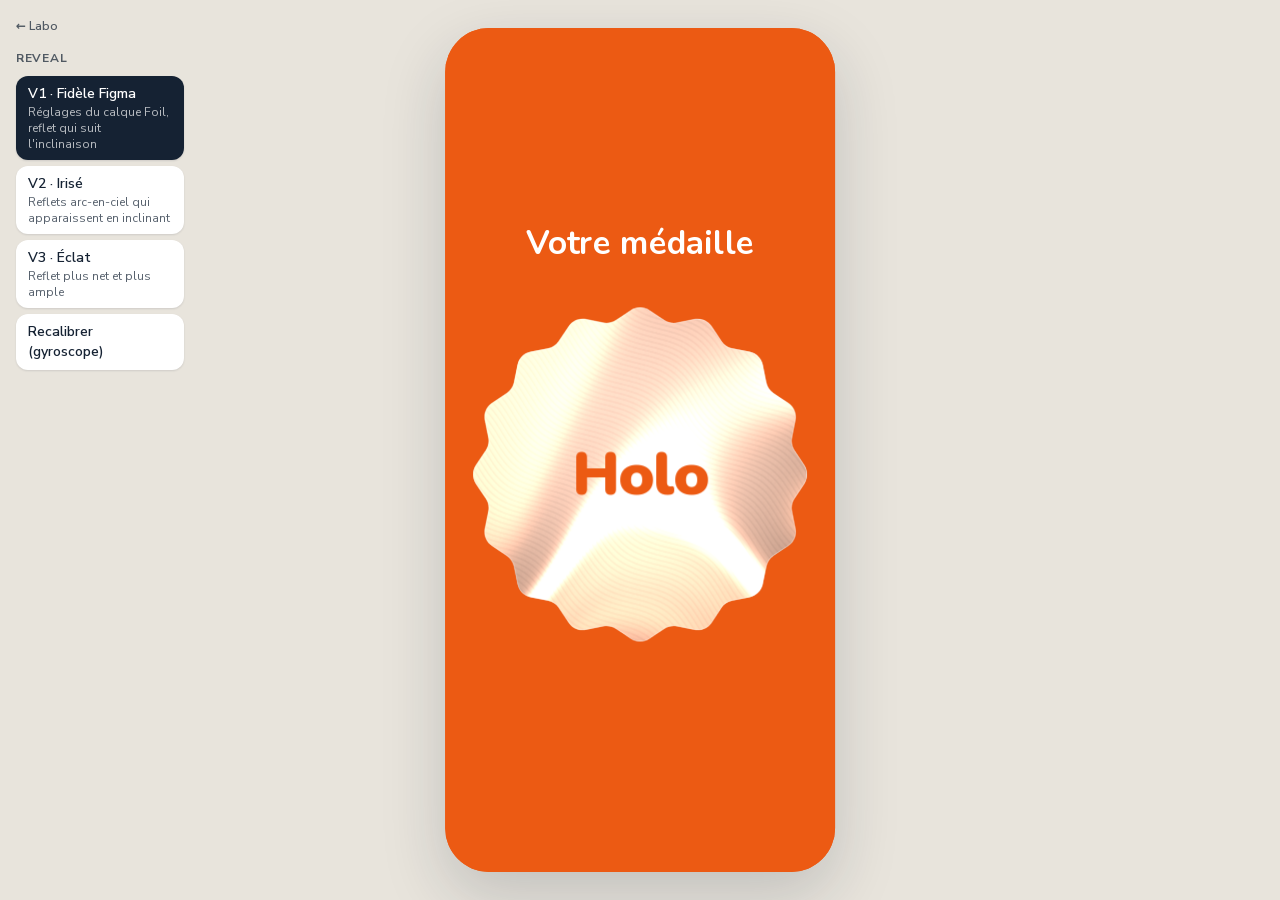
==== reveal.html @ 14cbbf81 "Médaille holographique : labo du foil WebGL2 Foil holographique réactif au gyroscope / à la souris, " ====
<!doctype html>
<html lang="fr">
<head>
  <meta charset="utf-8">
  <meta name="viewport" content="width=device-width, initial-scale=1, viewport-fit=cover">
  <meta name="theme-color" content="#ec5a13">
  <title>Labo — Médaille holographique</title>
  <link rel="stylesheet" href="css/base.css">
  <link rel="stylesheet" href="css/lab.css">
  <link rel="stylesheet" href="css/reveal.css">
</head>
<body class="reveal">
  <nav class="lab-bar" id="bar" aria-label="Variantes"></nav>

  <div class="app" id="app">
    <div class="layer stage" id="stage">
      <main class="screens">
        <section class="screen is-active" aria-label="Médaille">
          <p class="unit">Votre médaille</p>
          <div class="medal" id="medal">
            <img class="medal-base" src="assets/medal-sceau.svg" alt="">
            <div class="medal-foil"><canvas id="foil" width="617" height="559"></canvas></div>
            <p class="medal-title">Holo</p>
          </div>
        </section>
      </main>
    </div>
  </div>

  <script src="js/holo.js"></script>
  <script src="js/reveal.js"></script>
</body>
</html>
---- css/base.css ----
@font-face {
  font-family: "Nunito";
  src: url("../assets/fonts/Nunito-latin.woff2") format("woff2");
  font-weight: 200 1000;
  font-display: block;
}
@font-face {
  font-family: "Nunito Sans";
  src: url("../assets/fonts/NunitoSans-latin.woff2") format("woff2");
  font-weight: 200 1000;
  font-stretch: 75% 125%;
  font-display: block;
}

:root {
  --main: #ec5a13;
  --on-main: #fff;
  --on-surface: #152233;
  --on-surface-dim: rgba(21, 34, 51, 0.72);
  --surface: #fdf9f0;
  --font-display: "Nunito", sans-serif;
}

*, *::before, *::after { box-sizing: border-box; }

html, body {
  margin: 0;
  height: 100%;
  background: var(--surface);
  overflow: hidden;
  overscroll-behavior: none;
}

body {
  font-family: "Nunito Sans", system-ui, sans-serif;
  color: var(--on-surface);
  -webkit-font-smoothing: antialiased;
  -webkit-tap-highlight-color: transparent;
  -webkit-touch-callout: none;
  user-select: none;
  -webkit-user-select: none;
}

p, ul { margin: 0; padding: 0; }
img { display: block; -webkit-user-drag: none; }
button { font: inherit; color: inherit; border: 0; background: none; padding: 0; cursor: pointer; }

/* ---------- Cadre : plein écran sur mobile, « device » centré sur desktop ---------- */

.app {
  position: fixed;
  inset: env(safe-area-inset-top, 0px) 0 0 0;
  overflow: hidden;
  background: var(--surface);
  touch-action: manipulation;
}

@media (min-width: 600px) and (min-aspect-ratio: 3/4) {
  html, body { background: #e8e4dc; }
  .app {
    inset: 50% auto auto 50%;
    height: min(844px, 100dvh - 48px);
    aspect-ratio: 375 / 812;
    transform: translate(-50%, -50%);
    border-radius: 44px;
    box-shadow: 0 24px 64px rgba(21, 34, 51, 0.18);
  }
}

/* Le calque partage le repère du design (375 × 812), mis à l'échelle par JS (--s). */
.layer {
  position: absolute;
  left: 50%;
  top: 50%;
  width: 375px;
  height: 812px;
  transform: translate(-50%, -50%) scale(var(--s, 1));
}

/* ---------- Écrans ---------- */

.screen {
  position: absolute;
  left: 0;
  top: -0.5px;
  width: 375px;
  height: 813px;
  visibility: hidden;
}
.screen.is-active { visibility: visible; }
.screen > * { position: absolute; }

/* ---------- Debug capteurs (?debug) ---------- */

.debug {
  position: fixed;
  left: 8px;
  bottom: 8px;
  z-index: 10;
  padding: 6px 8px;
  border-radius: 8px;
  background: rgba(21, 34, 51, 0.85);
  color: #fff;
  font: 11px/1.4 ui-monospace, monospace;
  white-space: pre;
  pointer-events: none;
}
---- css/lab.css ----
/* Labo : barre de contrôle commune aux pages de test (hors du « device »). */

.lab-bar[hidden] { display: none; }
.lab-bar {
  position: fixed;
  z-index: 20;
  left: 16px;
  top: 16px;
  display: flex;
  flex-direction: column;
  gap: 6px;
  width: 168px;
  font: 600 14px/20px "Nunito Sans", system-ui, sans-serif;
}
.lab-bar h1 { margin: 0 0 4px; font: 700 12px/16px "Nunito Sans", sans-serif; letter-spacing: .06em; text-transform: uppercase; color: var(--on-surface-dim); }
.lab-bar a.back { color: var(--on-surface-dim); text-decoration: none; font-size: 12px; margin-bottom: 8px; }
.lab-bar button {
  text-align: left;
  padding: 8px 12px;
  border-radius: 12px;
  background: #fff;
  color: var(--on-surface);
  box-shadow: 0 1px 2px rgba(21, 34, 51, .12);
}
.lab-bar button small { display: block; font-weight: 400; font-size: 12px; line-height: 16px; color: var(--on-surface-dim); }
.lab-bar button[aria-pressed="true"] { background: var(--on-surface); color: #fff; }
.lab-bar button[aria-pressed="true"] small { color: rgba(255, 255, 255, .7); }
.lab-bar .replay { margin-top: 8px; background: var(--main); color: var(--on-main); text-align: center; }

@media (max-width: 599px), (max-aspect-ratio: 3/4) {
  .lab-bar { left: 0; right: 0; top: auto; bottom: 0; width: auto; flex-direction: row; flex-wrap: wrap; padding: 8px; background: rgba(253, 249, 240, .92); }
  .lab-bar h1, .lab-bar a.back, .lab-bar small { display: none; }
  .lab-bar .replay { margin: 0 0 0 auto; }
}
---- css/reveal.css ----
/* Médaille (375 × 812).
   Médaille 327 × 327 à (24, 266) : sceau blanc, foil (canvas WebGL) découpé par la forme du sceau, titre. */

.reveal .app { background: var(--main); }
.reveal .stage { background: var(--main); }

.unit {
  left: 24px; top: 188px; width: 327px; margin: 0;
  text-align: center;
  font: 700 32px/38px var(--font-display);
  color: #fff;
}

.medal {
  left: 24px; top: 266px; width: 327px; height: 327px;
  transform: perspective(900px) rotateX(var(--rx, 0deg)) rotateY(var(--ry, 0deg)); /* inclinaison 3D pilotée par holo.js */
  will-change: transform;
}
.medal > * { position: absolute; }
.medal-base { left: 3.24px; top: 3.24px; width: 320.517px; height: 320.517px; }

/* Le foil (617.785 × 558.679 à (−48.52, −30)) n'est visible que dans la forme du sceau */
.medal-foil {
  left: 3.24px; top: 3.24px; width: 320.517px; height: 320.517px;
  -webkit-mask: url(../assets/medal-sceau.svg) center / 100% 100% no-repeat;
  mask: url(../assets/medal-sceau.svg) center / 100% 100% no-repeat;
}
.medal-foil canvas {
  position: absolute;
  left: -51.76px; top: -33.24px; /* (−48.52, −30) moins le décalage du sceau */
  width: 617.785px; height: 558.679px;
}

.medal-title {
  left: 78px; top: 132.5px; width: 171px; margin: 0;
  text-align: center; white-space: nowrap;
  font: 900 58px/62px var(--font-display);
  letter-spacing: -1.74px;
  color: var(--main);
}
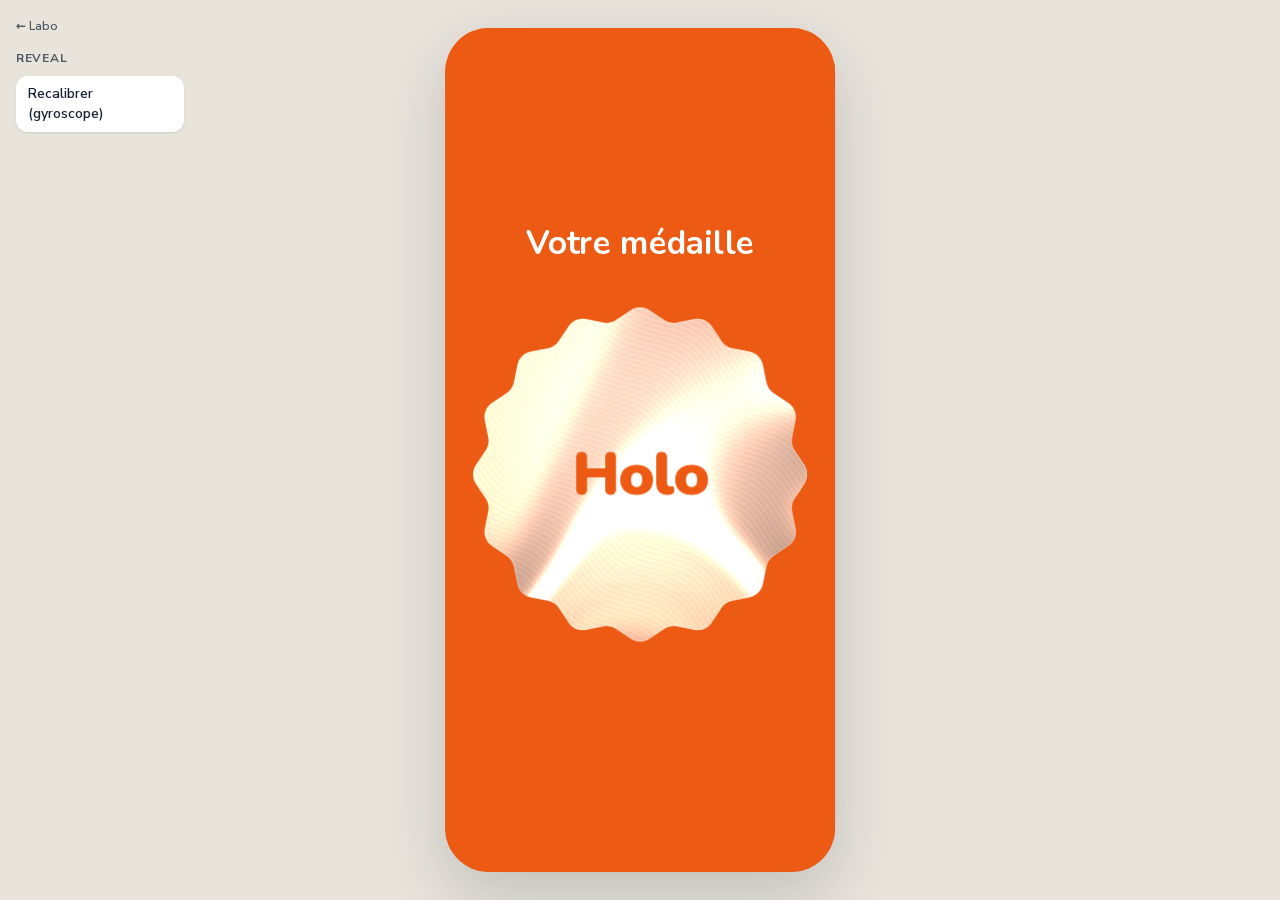
==== commit e158dc7f: "Médaille réduite à la V1, ajout des labos Data simple et Formes physiques - reveal : on ne garde que" ====
--- a/reveal.html
+++ b/reveal.html
@@ -10,7 +10,7 @@
   <link rel="stylesheet" href="css/reveal.css">
 </head>
 <body class="reveal">
-  <nav class="lab-bar" id="bar" aria-label="Variantes"></nav>
+  <nav class="lab-bar" id="bar" aria-label="Contrôles"></nav>
 
   <div class="app" id="app">
     <div class="layer stage" id="stage">
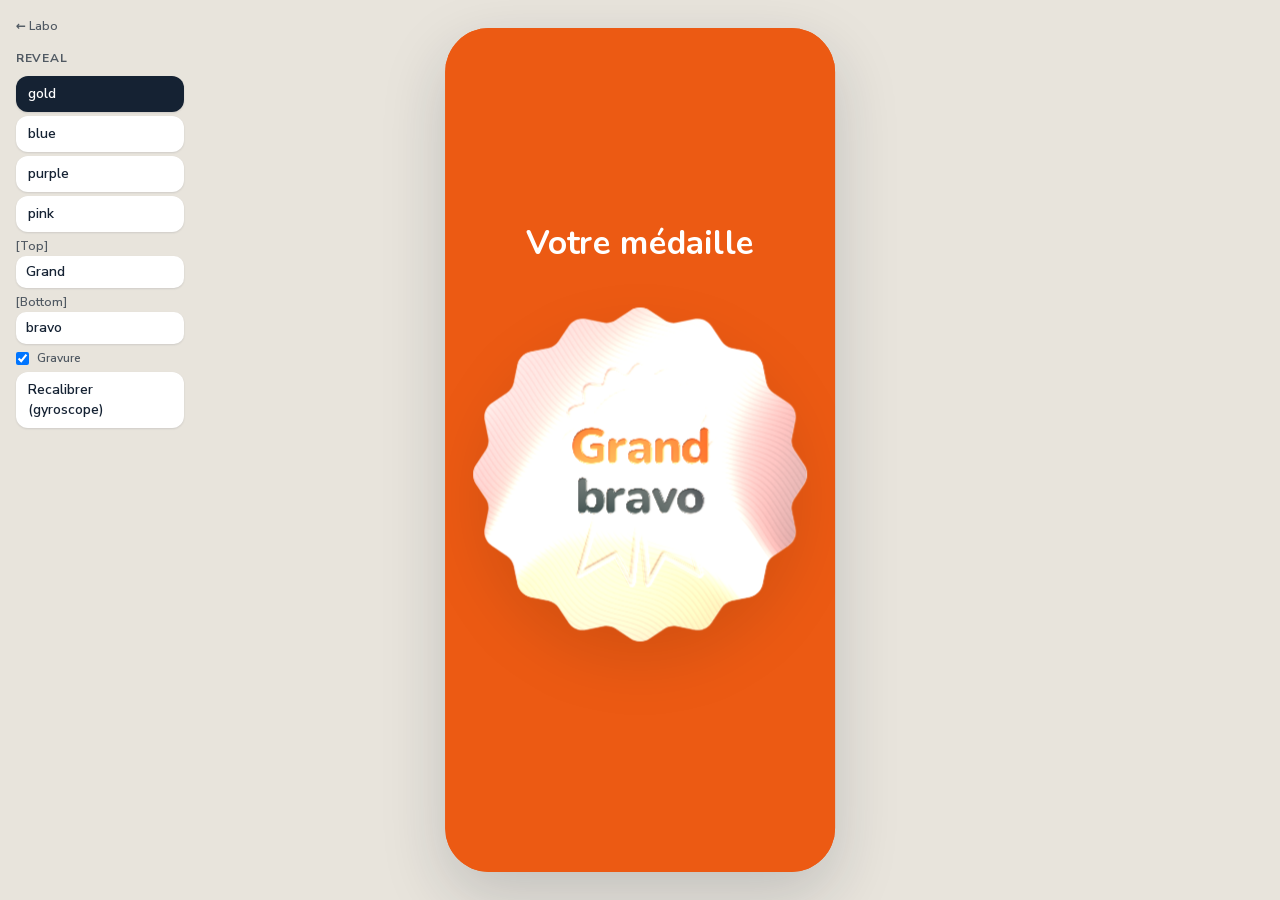
==== commit 0cceecfe: "Labo Médaille : gravure et titre dans le foil ; Page turn : Diagonale seule - Gravure vectorielle (r" ====
--- a/reveal.html
+++ b/reveal.html
@@ -7,6 +7,7 @@
   <title>Labo — Médaille holographique</title>
   <link rel="stylesheet" href="css/base.css">
   <link rel="stylesheet" href="css/lab.css">
+  <link rel="stylesheet" href="css/data.css">
   <link rel="stylesheet" href="css/reveal.css">
 </head>
 <body class="reveal">
@@ -20,7 +21,7 @@
           <div class="medal" id="medal">
             <img class="medal-base" src="assets/medal-sceau.svg" alt="">
             <div class="medal-foil"><canvas id="foil" width="617" height="559"></canvas></div>
-            <p class="medal-title">Holo</p>
+            <p class="medal-title"><span class="mt-top" id="mt-top">Grand</span><span class="mt-bottom" id="mt-bottom">bravo</span></p>
           </div>
         </section>
       </main>
@@ -28,6 +29,7 @@
   </div>
 
   <script src="js/holo.js"></script>
+  <script src="js/engravings.js"></script>
   <script src="js/reveal.js"></script>
 </body>
 </html>
--- a/css/base.css
+++ b/css/base.css
@@ -18,6 +18,8 @@
   --on-surface: #152233;
   --on-surface-dim: rgba(21, 34, 51, 0.72);
   --surface: #fdf9f0;
+  /* Fond de page du template Figma : blanc, Main Container #FFE9DE, blanc 40 % */
+  --page-bg: linear-gradient(rgba(255, 255, 255, .4), rgba(255, 255, 255, .4)), #ffe9de;
   --font-display: "Nunito", sans-serif;
 }
 
@@ -90,6 +92,10 @@
 .screen.is-active { visibility: visible; }
 .screen > * { position: absolute; }
 
+/* ?sansfond : écran transparent (le fond est dessiné par la page parente) */
+.sansfond, .sansfond body, .sansfond .app { background: transparent !important; box-shadow: none; }
+.sansfond #bg { display: none; }
+
 /* ---------- Debug capteurs (?debug) ---------- */
 
 .debug {
--- a/css/data.css
+++ b/css/data.css
@@ -0,0 +1,66 @@
+/* Data simple (320 px de large) : label haut, grand nombre qui défile, label bas.
+   PSM remplacée par Nunito (Regular 400 / Black 900). */
+
+.data .app { background: var(--page-bg); }
+
+.data-simple {
+  left: 27.5px; top: 50%; width: 320px;
+  translate: 0 -50%;
+  display: flex; flex-direction: column; align-items: flex-start;
+  font-family: "Nunito", sans-serif;
+  color: var(--on-surface);
+  word-break: break-word;
+}
+.data-simple > p { width: 100%; }
+.ds-top { font: 400 16px/normal "Nunito", sans-serif; }
+.ds-bottom { font: 400 24px/normal "Nunito", sans-serif; }
+.ds-value {
+  font: 900 90px/108px "Nunito", sans-serif;
+  letter-spacing: -4.5px;
+  color: var(--main);
+  white-space: nowrap;
+}
+
+/* ---------- Roues : chaque chiffre est une bande 0→9→0 qui défile (js/data.js) ---------- */
+
+.roll {
+  --pad: 8px;
+  display: inline-block;
+  padding: var(--pad) 20px;
+  margin: calc(-1 * var(--pad)) -20px;
+  -webkit-mask-image: linear-gradient(to bottom, transparent 0, #000 calc(var(--pad) + 22px),
+    #000 calc(var(--pad) + 88px), transparent calc(var(--pad) * 2 + 108px));
+  mask-image: linear-gradient(to bottom, transparent 0, #000 calc(var(--pad) + 22px),
+    #000 calc(var(--pad) + 88px), transparent calc(var(--pad) * 2 + 108px));
+}
+.roll-d, .roll-sep {
+  position: relative;
+  display: inline-block;
+  transition: width 300ms cubic-bezier(0.2, 0, 0, 1), opacity 150ms cubic-bezier(0.2, 0, 0, 1);
+}
+.roll-sep { white-space: pre; }
+.roll-d.is-opening { clip-path: inset(-50% 0); }
+.roll-ghost { visibility: hidden; }
+.roll-strip { position: absolute; right: 0; top: 0; }
+.roll-strip > span { display: block; text-align: right; }
+.sr-only { position: absolute; width: 1px; height: 1px; overflow: hidden; clip-path: inset(50%); white-space: nowrap; }
+
+/* ---------- Champs de la barre ---------- */
+
+.lab-bar label { display: flex; flex-direction: column; gap: 2px; font-size: 12px; line-height: 16px; color: var(--on-surface-dim); }
+.lab-bar input, .lab-bar select {
+  font: 600 14px/20px "Nunito Sans", system-ui, sans-serif;
+  padding: 6px 10px;
+  border: 0;
+  border-radius: 10px;
+  background: #fff;
+  color: var(--on-surface);
+  box-shadow: 0 1px 2px rgba(21, 34, 51, .12);
+  width: 100%;
+}
+.lab-bar .replay { text-align: center; }
+
+@media (max-width: 599px), (max-aspect-ratio: 3/4) {
+  .lab-bar label { flex: 1 1 30%; }
+  .lab-bar label small { display: block; }
+}
--- a/css/reveal.css
+++ b/css/reveal.css
@@ -14,6 +14,7 @@
 .medal {
   left: 24px; top: 266px; width: 327px; height: 327px;
   transform: perspective(900px) rotateX(var(--rx, 0deg)) rotateY(var(--ry, 0deg)); /* inclinaison 3D pilotée par holo.js */
+  filter: drop-shadow(0 24px 28px rgba(0, 0, 0, 0.1)); /* ombre du composant Figma « Medal » */
   will-change: transform;
 }
 .medal > * { position: absolute; }
@@ -32,9 +33,20 @@
 }
 
 .medal-title {
-  left: 78px; top: 132.5px; width: 171px; margin: 0;
+  /* Cadre « Title » du composant Figma : 259 × 106, 2 lignes centrées, interligne −10 */
+  left: 34px; top: 110.5px; width: 259px; height: 106px; margin: 0;
+  display: flex; flex-direction: column; align-items: center; gap: 0;
   text-align: center; white-space: nowrap;
-  font: 900 58px/62px var(--font-display);
-  letter-spacing: -1.74px;
-  color: var(--main);
+  font: 900 48px/58px var(--font-display);
+  letter-spacing: -0.03em;
+  opacity: 0; /* le titre est dessiné dans le foil (shader) ; ce texte ne sert que de source et pour l'accessibilité */
 }
+.medal-title span { display: block; height: 58px; }
+.medal-title .mt-top { color: var(--main); }
+.medal-title .mt-bottom { color: var(--on-surface); margin-top: -10px; }
+
+.lab-bar .variants { display: flex; flex-direction: column; gap: 4px; }
+@media (max-width: 599px), (max-aspect-ratio: 3/4) { .lab-bar .variants { flex-direction: row; } }
+
+.lab-bar .switch { flex-direction: row; align-items: center; gap: 8px; cursor: pointer; }
+.lab-bar .switch input { width: auto; margin: 0; box-shadow: none; }
